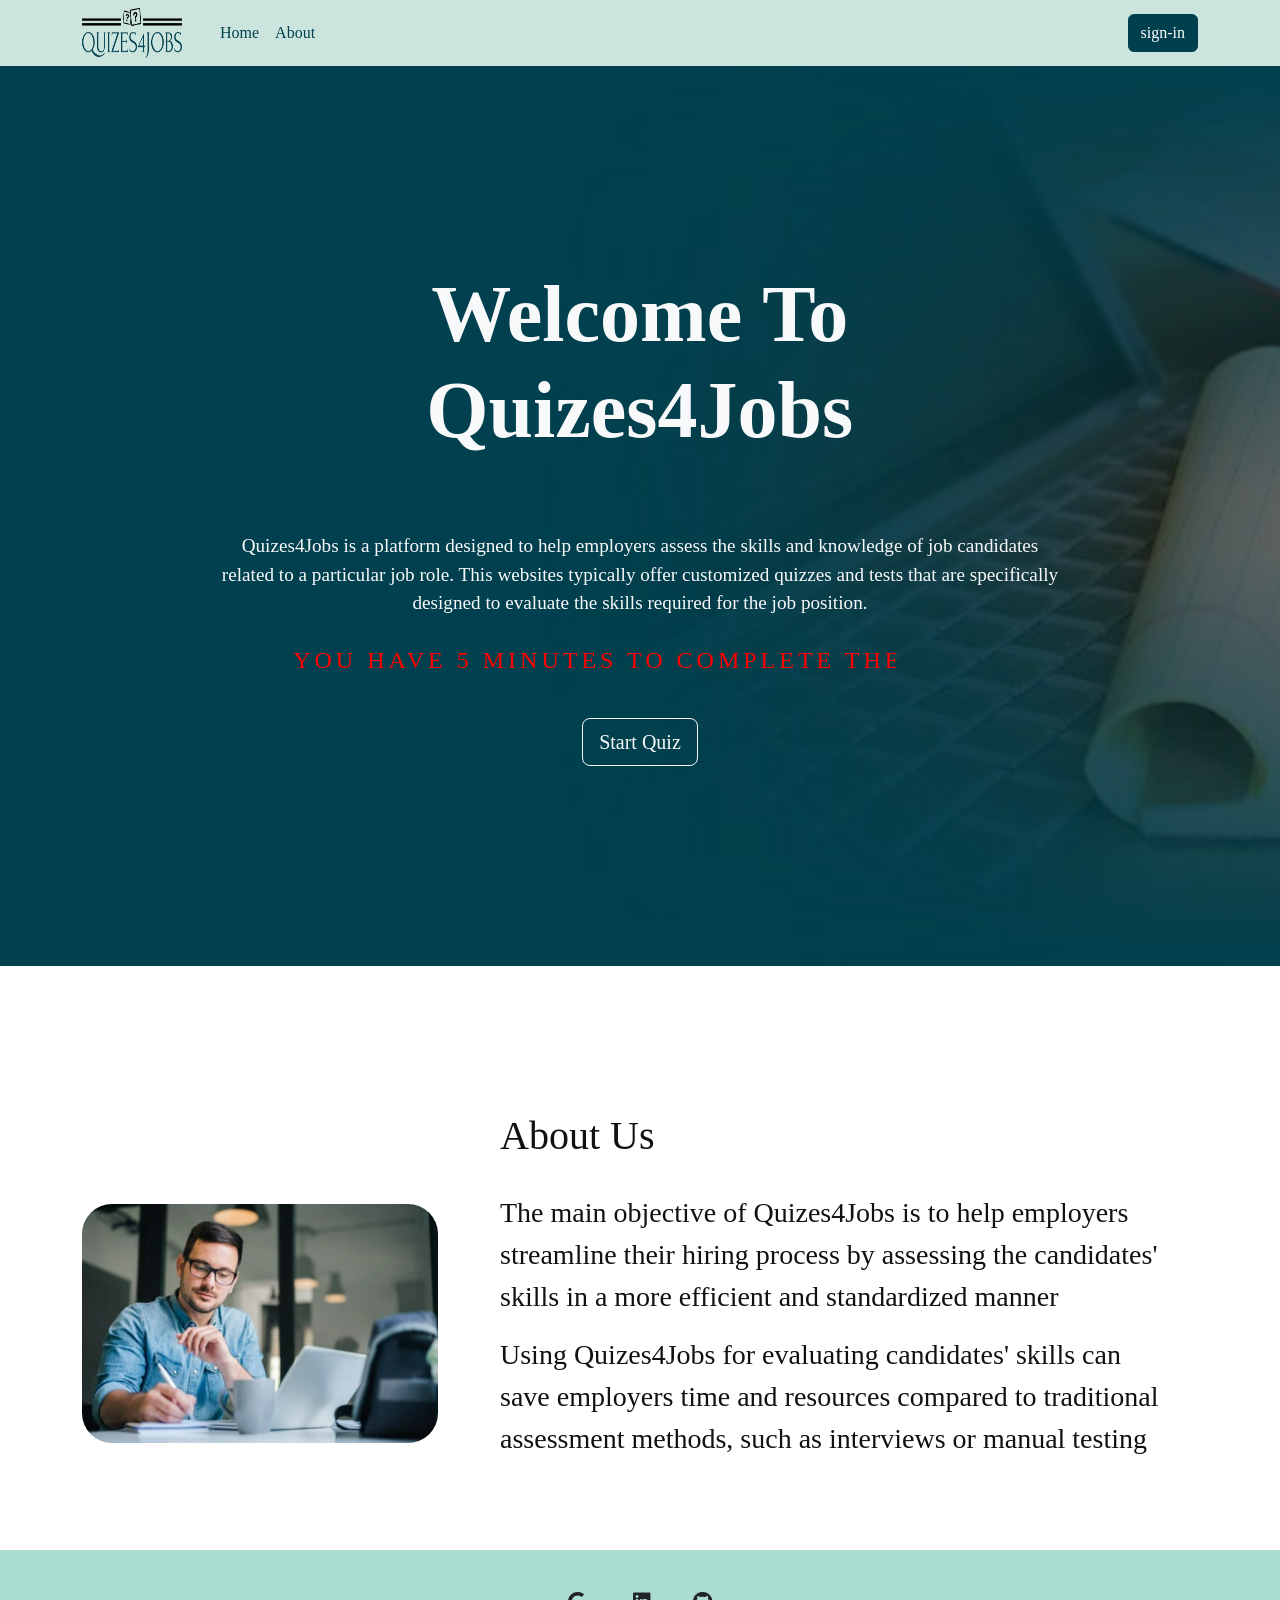
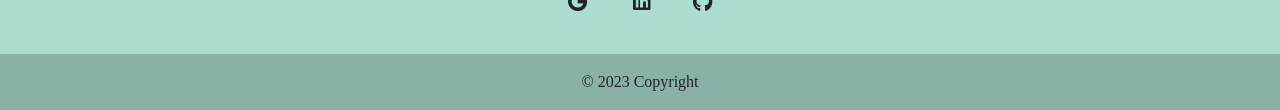
==== index.html @ ec1eafa3 "finaledit" ====
<!DOCTYPE html>
<html lang="en">
<head>
    <meta charset="UTF-8">
    <meta http-equiv="X-UA-Compatible" content="IE=edge">
    <meta name="viewport" content="width=device-width, initial-scale=1.0">
    <title>Document</title>
    <link href="https://cdn.jsdelivr.net/npm/bootstrap@5.3.0-alpha3/dist/css/bootstrap.min.css" rel="stylesheet" integrity="sha384-KK94CHFLLe+nY2dmCWGMq91rCGa5gtU4mk92HdvYe+M/SXH301p5ILy+dN9+nJOZ" crossorigin="anonymous">
<script src="https://cdn.jsdelivr.net/npm/bootstrap@5.3.0-alpha3/dist/js/bootstrap.bundle.min.js" integrity="sha384-ENjdO4Dr2bkBIFxQpeoTz1HIcje39Wm4jDKdf19U8gI4ddQ3GYNS7NTKfAdVQSZe" crossorigin="anonymous"></script>
<link href="https://cdn.jsdelivr.net/npm/bootstrap@5.2.3/dist/css/bootstrap.min.css" rel="stylesheet">
<link href="https://cdnjs.cloudflare.com/ajax/libs/font-awesome/6.1.2/css/all.min.css" rel="stylesheet" />
<link rel="stylesheet" href="./styleUser.css">
</head>
<body>
  <nav class="navbar navbar-expand-lg navbar-light sticky-top" style="background-color: #CBE4DE;">
    <div class="container">
        <img src="./img/Logo.png" style="width: 100px; height: 50px;" alt="Logo">
      
      <button class="navbar-toggler" data-bs-toggle="collapse" data-bs-target="#navbarTogglerDemo02">
        <span class="navbar-toggler-icon">b</span>
        </button>

      <div class="collapse navbar-collapse" id="navbarTogglerDemo02" >
        <ul class="navbar-nav me-auto mb-2 mb-lg-0 "style="    padding-left: 30px;" >
          <li class="nav-item">
            <a class="nav-link " style="color: #00404e;" href="#">Home</a>
          </li>

          <li class="nav-item">
            <a class="nav-link  "  style="color: #00404e;" href="#about-section1" >About</a >
          </li>
        </ul>
        
          <a
            class="btn btn-secondary bs-btn-hover-color:gray; "
            target="_blank"
            href="./login.html"
            type="button" 
            
            style="background-color: #00404e; border-color: #00404e; text-decoration: none;"
          >
            sign-in
          </a>
      </div>
    </div>
  </nav>
      <header>
     <div class="d-flex min-vh-100" lc-helper="background" style="background:url('./istockphoto-1364994903-640x640.jpg') center / cover no-repeat; background-color:#201f1fc6; background-blend-mode: overlay;">
       <div class="align-self-center text-center text-light col-md-8 offset-md-2">
         <div class="lc-block mb-4">
           <div editable="rich">
                     <div  id="intro" class="display-1 fw-bolder" style="    margin-bottom: 74px;
                     ">
                       <div id="intro1"><span>Welcome </span> <span>To</span> <span> Quizes4Jobs </span></div>
                 </div>
                     <p style="font-size: larger;">Quizes4Jobs is a platform designed to help employers assess the skills and knowledge of job candidates related to a particular job role. This websites typically offer customized quizzes and tests that are specifically designed to evaluate the skills required for the job position.</p>
           </div>
         </div>
         <div class="lc-block">
           <div editable="rich">
             <p class="lead" style="color:rgb(255, 0, 0)" >You have 5 minutes to complete the quiz
             </p>
                     <br>
                     <a  class="btn btn-outline-light btn-lg"  href="./login.html" role="button" style="text-decoration: none;">Start Quiz</a>
           </div>
         </div>
       </div>
     </div>
      </main>
         </div>
     </div>
<br>
<br>
    </header>
      <section>
        <div id="about-section1" class="container">
          <div class="row">
              <div class="col-lg-4 col-sm-12" style="padding-top: 10rem;">
                  <img class="img-responsive" src="./img/aboutUsImage.PNG "  style="width: -webkit-fill-available;
                  
                      border-radius: 30px; margin-top: 30px;">
                  </div>
       <div class=" about-section col-lg-8 col-sm-12 mt-5">
          <h1>About Us </h1>
          <br>
          <p class="fs-3">The main objective of Quizes4Jobs is to help employers streamline their hiring process by assessing the candidates' skills in a more efficient and standardized manner</p>
          <p class="fs-3">Using Quizes4Jobs for evaluating candidates' skills can save employers time and resources compared to traditional assessment methods, such as interviews or manual testing</p>
        </div>
          </div>
      </div>
    </section>
<br>
    <section>

      <footer class="text-center text-white" style="background-color: #abddd1">
        <!-- Grid container -->
        <div class="container pt-4">
          <!-- Section: Social media -->
          <section class="mb-4">
      
            <!-- Google -->
            <a
              class="btn btn-link btn-floating btn-lg text-dark m-1"
              href="mailto:amro.kh.alkhazaleh@gmail.com"
              role="button"
              data-mdb-ripple-color="dark"
              ><i class="fab fa-google"></i
            ></a>
            <!-- Linkedin -->
            <a
              class="btn btn-link btn-floating btn-lg text-dark m-1"
              target="_blank" href="https://www.linkedin.com/in/amro-alkhazaleh-3097b9219/"
              role="button"
              data-mdb-ripple-color="dark"
              ><i class="fab fa-linkedin"></i
            >
            <!-- Github -->
            <a
              class="btn btn-link btn-floating btn-lg text-dark m-1" 
              target="_blank" href="https://github.com/Group-4-Quiz-Website/G4-Quiz-Website.git"
              role="button"
              data-mdb-ripple-color="dark"
              ><i class="fab fa-github"></i
            ></a>
          </section>
          <!-- Section: Social media -->
        </div>
        <!-- Grid container -->  
        <!-- Copyright -->
        <div class="text-center text-dark p-3" style="background-color: rgba(0, 0, 0, 0.2);">
          © 2023 Copyright
        </div>
        <!-- Copyright -->
      </footer>
      
    </section>
</body>
</html>
---- styleUser.css ----
.about-section {
    padding: 50px;
    text-align:left;
    background-color: #ffffff;
    color: rgb(18, 17, 17);
  }
  @import url("https://fonts.googleapis.com/css?family=Montserrat&display=swap");

  
  
  
  #intro1 {
    
    transform: scale(0.94);
    animation: scale 30s forwards cubic-bezier(0.5, 1, 0.89, 1) ;
  }
  @keyframes scale {
    100% {
      transform: scale(1);
    }
  }
  
  span {
    display: inline-block;
    opacity: 0;
    filter: blur(4px);
  }
  
  span:nth-child(1) {
    animation: fade-in 0.8s 0.1s forwards cubic-bezier(0.11, 0, 0.5, 0);
  }
  
  span:nth-child(2) {
    animation: fade-in 0.8s 0.2s forwards cubic-bezier(0.11, 0, 0.5, 0);
  }
  
  span:nth-child(3) {
    animation: fade-in 0.8s 0.3s forwards cubic-bezier(0.11, 0, 0.5, 0);
  }
 
  
  @keyframes fade-in {
    100% {
      opacity: 1;
      filter: blur(0);
    }
  }
  body{
    font-family: serif;
  }
  .lead{
    font-size:x-large;
    font-family: fantasy;
    position: relative;
    
    text-transform: uppercase;
    /* font-size: 2em; */
    letter-spacing: 4px;
    overflow: hidden;
    background: linear-gradient(90deg, #ff0000, #ff0000);
    background-repeat: no-repeat;
    background-size: 80%;
    animation: animate 8s linear infinite;
    -webkit-background-clip: text;
    -webkit-text-fill-color: rgba(246, 6, 6, 0);
  }
  
  @keyframes animate {
    0% {
      background-position: -500%;
    }
    100% {
      background-position: 500%;
    }
  }
 

  .btn-secondary {
   
  
    --bs-btn-hover-color: #898282;
 }
 .nav-link {
  --bs-hover-color:white;}
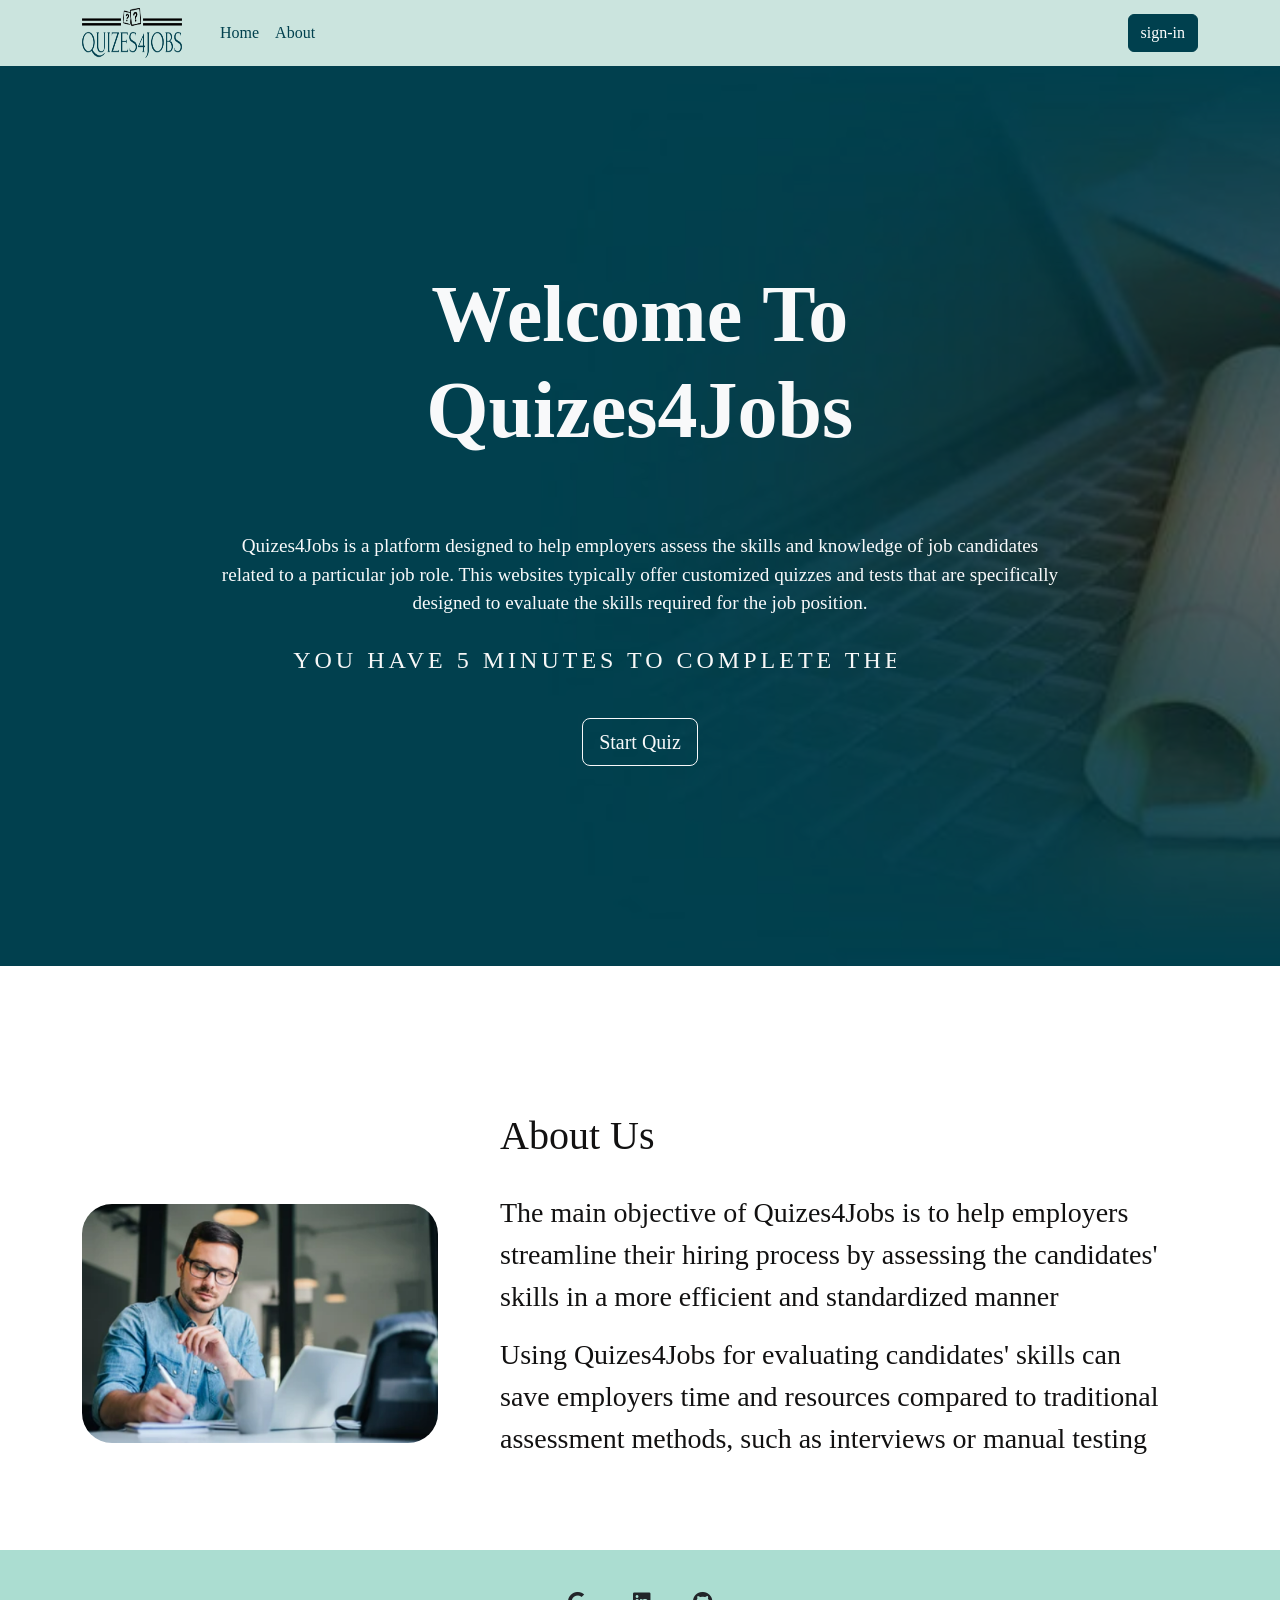
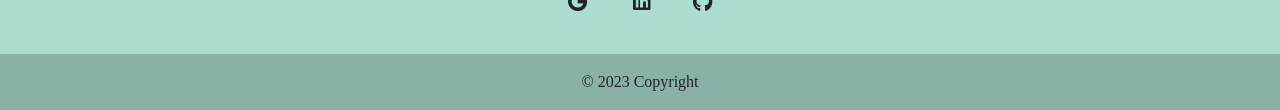
==== commit c0877075: "final" ====
--- a/index.html
+++ b/index.html
@@ -9,35 +9,35 @@
 <script src="https://cdn.jsdelivr.net/npm/bootstrap@5.3.0-alpha3/dist/js/bootstrap.bundle.min.js" integrity="sha384-ENjdO4Dr2bkBIFxQpeoTz1HIcje39Wm4jDKdf19U8gI4ddQ3GYNS7NTKfAdVQSZe" crossorigin="anonymous"></script>
 <link href="https://cdn.jsdelivr.net/npm/bootstrap@5.2.3/dist/css/bootstrap.min.css" rel="stylesheet">
 <link href="https://cdnjs.cloudflare.com/ajax/libs/font-awesome/6.1.2/css/all.min.css" rel="stylesheet" />
-<link rel="stylesheet" href="./styleUser.css">
+<link rel="stylesheet" href="./css/styleUser.css">
 </head>
 <body>
   <nav class="navbar navbar-expand-lg navbar-light sticky-top" style="background-color: #CBE4DE;">
     <div class="container">
-        <img src="./img/Logo.png" style="width: 100px; height: 50px;" alt="Logo">
+        <img src="./img/Logo.png" style="width: 100px; height: 50px; margin-right:30px" alt="Logo">
       
-      <button class="navbar-toggler" data-bs-toggle="collapse" data-bs-target="#navbarTogglerDemo02">
-        <span class="navbar-toggler-icon">b</span>
+      <button class="navbar-toggler " data-bs-toggle="collapse" data-bs-target="#navbarTogglerDemo02">
+        <span class="navbar-toggler-icon"></span>
         </button>
 
       <div class="collapse navbar-collapse" id="navbarTogglerDemo02" >
-        <ul class="navbar-nav me-auto mb-2 mb-lg-0 "style="    padding-left: 30px;" >
+        <ul class="navbar-nav me-auto mb-2 mb-lg-0 " >
           <li class="nav-item">
             <a class="nav-link " style="color: #00404e;" href="#">Home</a>
           </li>
 
           <li class="nav-item">
-            <a class="nav-link  "  style="color: #00404e;" href="#about-section1" >About</a >
+            <a class="nav-link"  style="color: #00404e;" href="#about-section1" >About</a >
           </li>
         </ul>
         
           <a
             class="btn btn-secondary bs-btn-hover-color:gray; "
             target="_blank"
-            href="./login.html"
+            href="./html/login.html"
             type="button" 
             
-            style="background-color: #00404e; border-color: #00404e; text-decoration: none;"
+            style="background-color: #00404e; border-color: #00404e; text-decoration: none; "
           >
             sign-in
           </a>
@@ -45,7 +45,7 @@
     </div>
   </nav>
       <header>
-     <div class="d-flex min-vh-100" lc-helper="background" style="background:url('./istockphoto-1364994903-640x640.jpg') center / cover no-repeat; background-color:#201f1fc6; background-blend-mode: overlay;">
+     <div class="d-flex min-vh-100" lc-helper="background" style="background:url('./img/istockphoto-1364994903-640x640.jpg') center / cover no-repeat; background-color:#201f1fc6; background-blend-mode: overlay;">
        <div class="align-self-center text-center text-light col-md-8 offset-md-2">
          <div class="lc-block mb-4">
            <div editable="rich">
@@ -58,10 +58,10 @@
          </div>
          <div class="lc-block">
            <div editable="rich">
-             <p class="lead" style="color:rgb(255, 0, 0)" >You have 5 minutes to complete the quiz
+             <p class="lead" style="color:rgb(236, 236, 236)" >You have 5 minutes to complete the quiz
              </p>
                      <br>
-                     <a  class="btn btn-outline-light btn-lg"  href="./login.html" role="button" style="text-decoration: none;">Start Quiz</a>
+                     <a  class="btn btn-outline-light btn-lg"  href="./html/login.html" role="button" style="text-decoration: none;">Start Quiz</a>
            </div>
          </div>
        </div>
--- a/css/styleUser.css
+++ b/css/styleUser.css
@@ -0,0 +1,86 @@
+
+  
+  .about-section {
+    padding: 50px;
+    text-align:left;
+    background-color: #ffffff;
+    color: rgb(18, 17, 17);
+  }
+  @import url("https://fonts.googleapis.com/css?family=Montserrat&display=swap");
+
+  
+  
+  
+  #intro1 {
+    
+    transform: scale(0.94);
+    animation: scale 30s forwards cubic-bezier(0.5, 1, 0.89, 1) ;
+  }
+  @keyframes scale {
+    100% {
+      transform: scale(1);
+    }
+  }
+  
+  span {
+    display: inline-block;
+    opacity: 0;
+    filter: blur(4px);
+  }
+  
+  span:nth-child(1) {
+    animation: fade-in 0.8s 0.1s forwards cubic-bezier(0.11, 0, 0.5, 0);
+  }
+  
+  span:nth-child(2) {
+    animation: fade-in 0.8s 0.2s forwards cubic-bezier(0.11, 0, 0.5, 0);
+  }
+  
+  span:nth-child(3) {
+    animation: fade-in 0.8s 0.3s forwards cubic-bezier(0.11, 0, 0.5, 0);
+  }
+ 
+  
+  @keyframes fade-in {
+    100% {
+      opacity: 1;
+      filter: blur(0);
+    }
+  }
+  body{
+    font-family: serif;
+  }
+  .lead{
+    font-size:x-large;
+    font-family: fantasy;
+    position: relative;
+    
+    text-transform: uppercase;
+    /* font-size: 2em; */
+    letter-spacing: 4px;
+    overflow: hidden;
+    background: linear-gradient(90deg, #f7f7f7, #f7f7f7);
+    background-repeat: no-repeat;
+    background-size: 80%;
+    animation: animate 8s linear infinite;
+    -webkit-background-clip: text;
+    -webkit-text-fill-color: rgba(246, 6, 6, 0);
+  }
+  
+  @keyframes animate {
+    0% {
+      background-position: -500%;
+    }
+    100% {
+      background-position: 500%;
+    }
+  }
+ 
+
+  .btn-secondary {
+   
+  
+    --bs-btn-hover-color: #898282;
+ }
+ .nav-link {
+  --bs-hover-color:white;}
